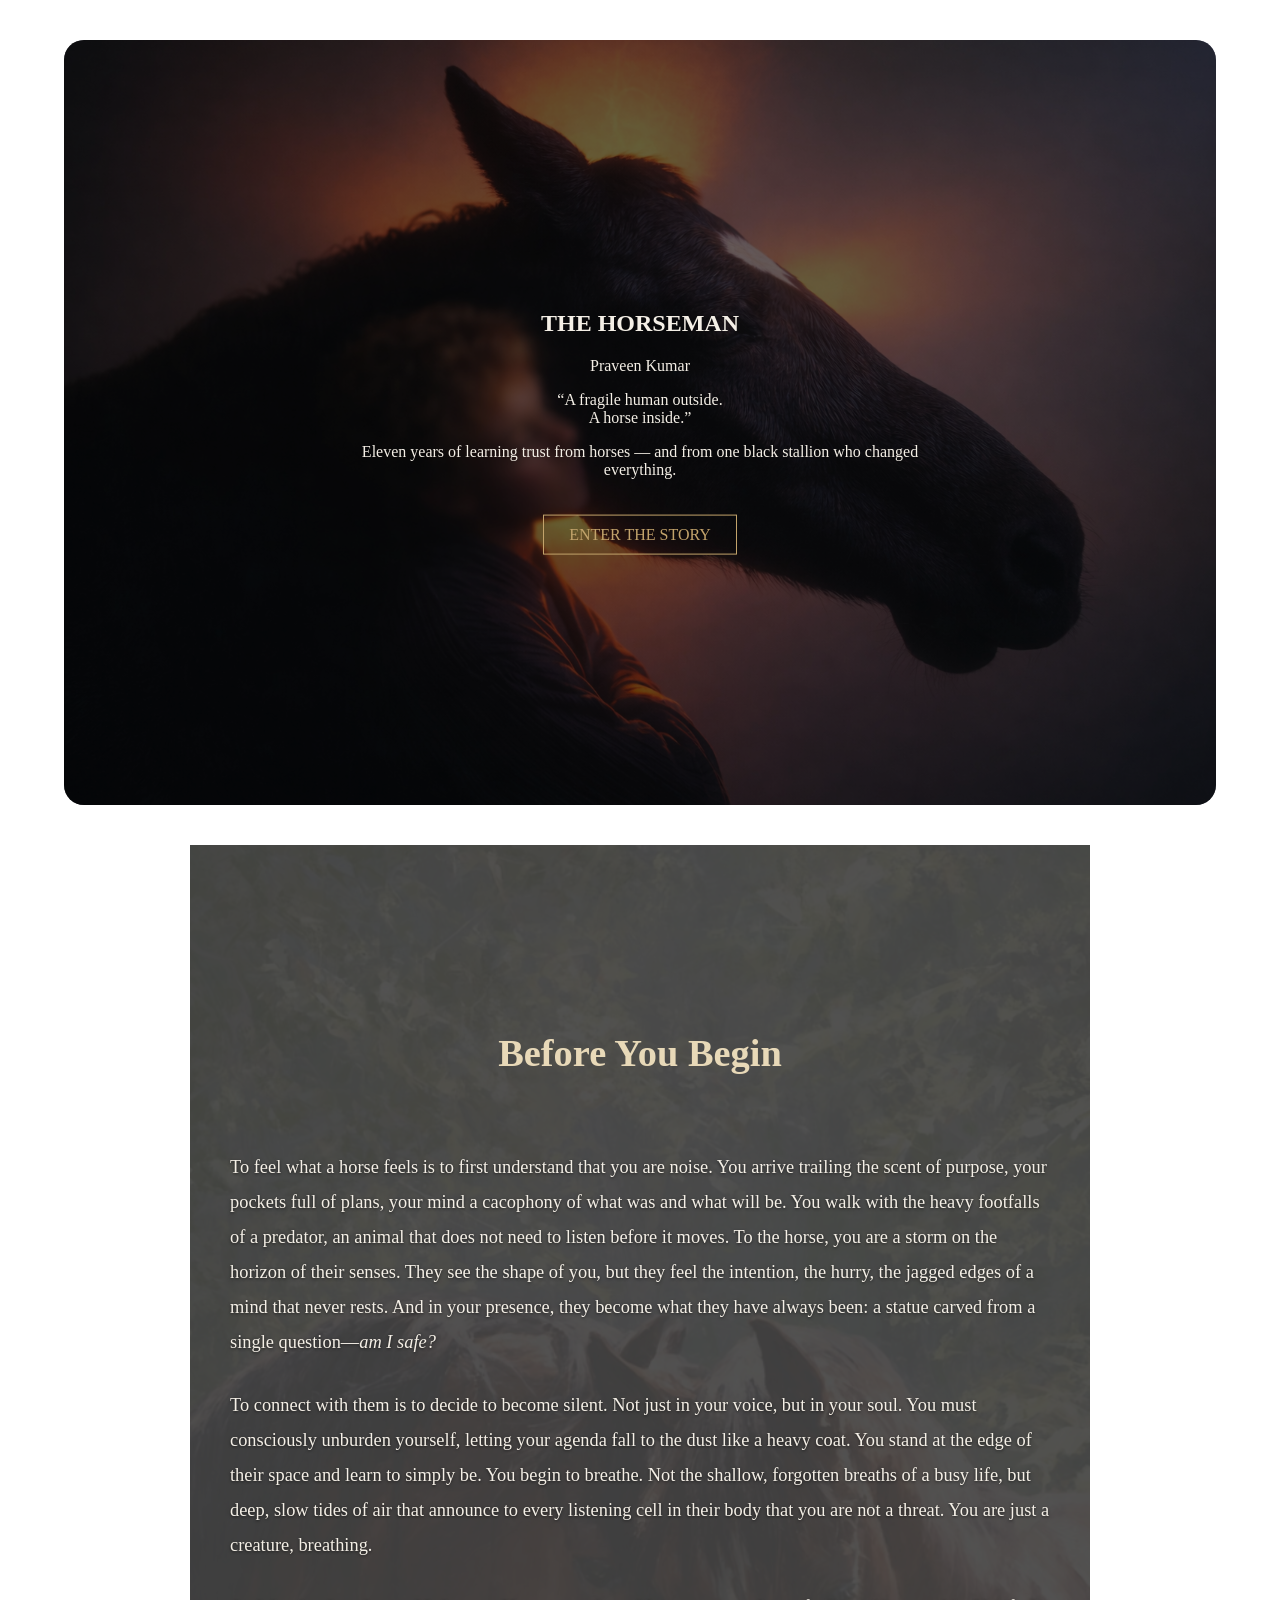
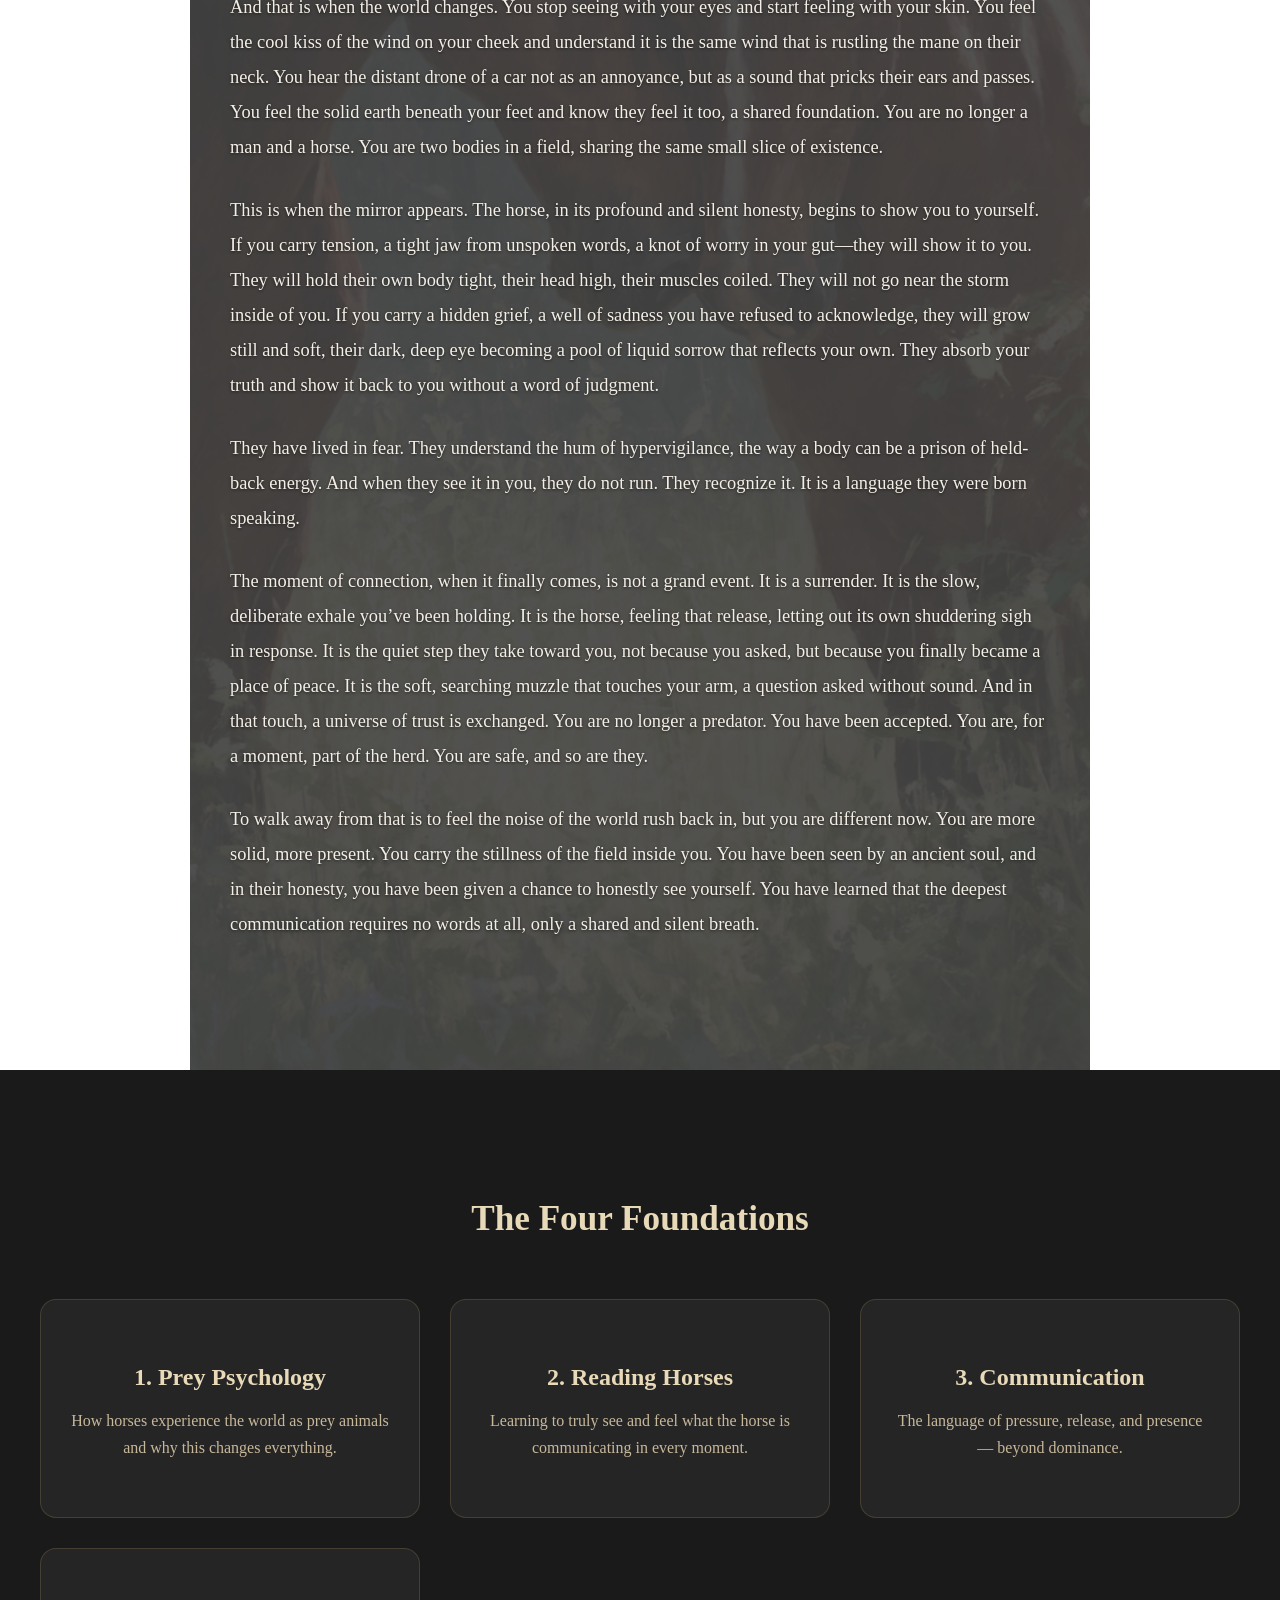
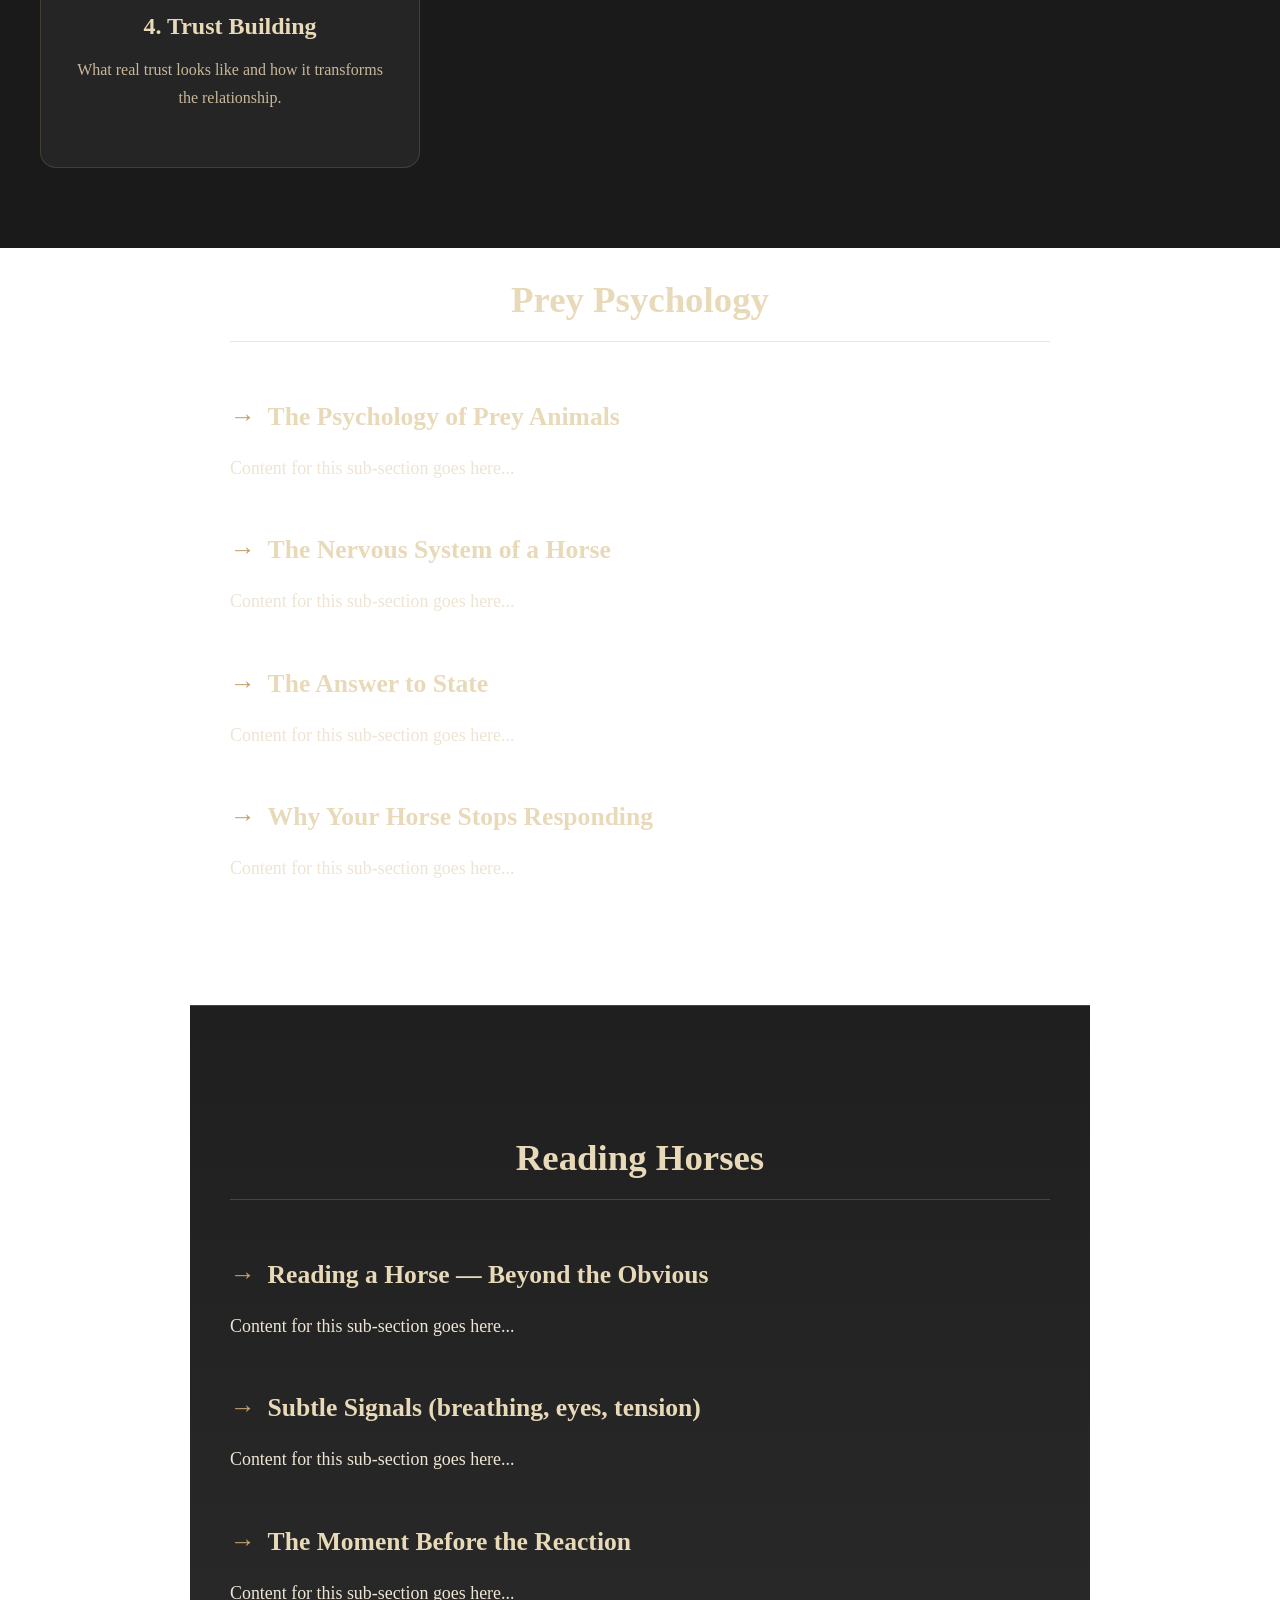
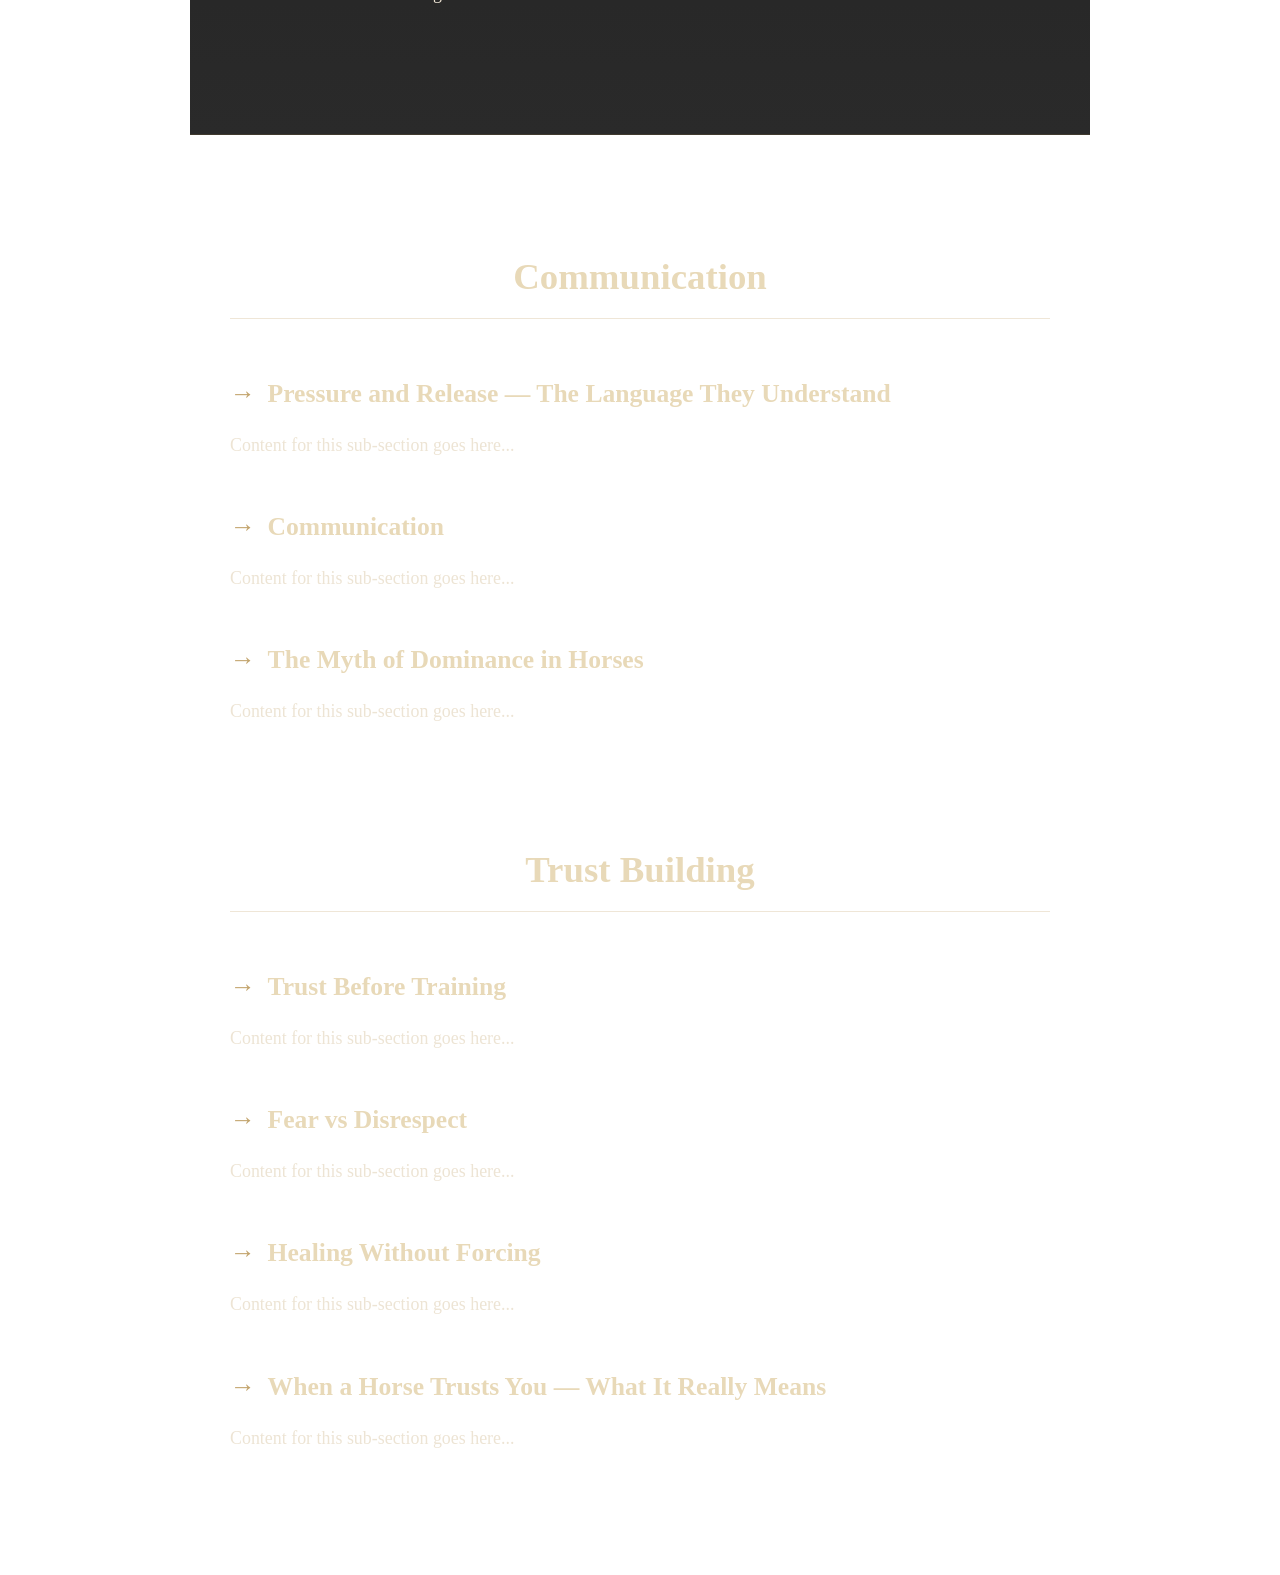
==== articles.html @ fe4549bc "Create articles.html" ====
<!DOCTYPE html>
<html lang="en">
<head>
  <meta charset="UTF-8">
  <title>The Horseman • Foundations</title>
  <link rel="stylesheet" href="style.css">
  <style>
    /* Calm & Elegant Styles for this page */
    .essay-section {
      position: relative;
      padding: 140px 40px 100px;
      max-width: 820px;
      margin: 0 auto;
      color: #F4EFE6;
      line-height: 1.9;
      font-size: 1.15rem;
    }

    .essay-section::before {
      content: '';
      position: absolute;
      inset: 0;
      background: url('horse.png') center/cover no-repeat;
      opacity: 0.25;
      z-index: -1;
    }

    .essay-section .overlay {
      position: absolute;
      inset: 0;
      background: rgba(0, 0, 0, 0.68);
      z-index: -1;
    }

    .essay-section h1 {
      text-align: center;
      font-size: 2.4rem;
      margin-bottom: 60px;
      color: #E8D9B8;
    }

    .essay-section p {
      margin-bottom: 28px;
      text-shadow: 0 1px 3px rgba(0,0,0,0.6);
    }

    /* Four Foundations Cards */
    .foundations {
      padding: 100px 20px 80px;
      background: #1a1a1a;
      text-align: center;
    }

    .foundations h2 {
      font-size: 2.2rem;
      color: #E8D9B8;
      margin-bottom: 60px;
    }

    .pillars-grid {
      display: grid;
      grid-template-columns: repeat(auto-fit, minmax(280px, 1fr));
      gap: 30px;
      max-width: 1200px;
      margin: 0 auto;
    }

    .pillar-card {
      background: rgba(40, 40, 40, 0.85);
      border-radius: 16px;
      padding: 40px 30px;
      transition: all 0.4s ease;
      border: 1px solid #C2A36B33;
    }

    .pillar-card:hover {
      transform: translateY(-12px);
      box-shadow: 0 20px 40px rgba(194, 163, 107, 0.2);
      border-color: #C2A36B;
    }

    .pillar-card h3 {
      color: #E8D9B8;
      font-size: 1.5rem;
      margin-bottom: 16px;
    }

    .pillar-card p {
      color: #C8B89A;
      line-height: 1.7;
    }

    /* Pillar Content */
    .pillar {
      max-width: 820px;
      margin: 0 auto 120px;
      padding: 0 40px;
    }

    .pillar h2 {
      font-size: 2.3rem;
      color: #E8D9B8;
      text-align: center;
      margin-bottom: 60px;
      padding-bottom: 20px;
      border-bottom: 1px solid #C2A36B44;
    }

    .pillar h3 {
      font-size: 1.6rem;
      color: #E8D9B8;
      margin: 50px 0 20px;
      position: relative;
    }

    .pillar h3::before {
      content: '→';
      color: #C2A36B;
      margin-right: 12px;
    }

    .pillar p {
      color: #EDE4D4;
      line-height: 1.85;
      font-size: 1.12rem;
      margin-bottom: 24px;
    }

    /* Reading Horses - Extra calm & stylish */
    #reading-horses {
      background: linear-gradient(to bottom, #1f1f1f, #2a2a2a);
      padding: 100px 40px;
      border-top: 1px solid #C2A36B33;
      border-bottom: 1px solid #C2A36B33;
    }

    #reading-horses .pillar h3 {
      color: #D4C5A8;
    }
  </style>
</head>
<body>

<!-- HERO (same as before) -->
<section class="hero">
  <!-- Your existing hero code here -->
  <div class="nav"> ... </div>
  <img src="hero.jpg" class="hero-img" alt="Horse">
  <div class="hero-overlay"></div>
  <div class="hero-content">
    <h1>THE HORSEMAN</h1>
    <p class="author">Praveen Kumar</p>
    <p class="quote">“A fragile human outside.<br>A horse inside.”</p>
    <p class="context">Eleven years of learning trust from horses — and from one black stallion who changed everything.</p>
    <a href="#before-you-begin" class="enter-story">ENTER THE STORY</a>
  </div>
</section>

<!-- BEFORE YOU BEGIN - Essay (Calm & Elegant) -->
<section id="before-you-begin" class="essay-section">
  <div class="overlay"></div>
  <h1>Before You Begin</h1>
  <p>To feel what a horse feels is to first understand that you are noise. You arrive trailing the scent of purpose, your pockets full of plans, your mind a cacophony of what was and what will be. You walk with the heavy footfalls of a predator, an animal that does not need to listen before it moves. To the horse, you are a storm on the horizon of their senses. They see the shape of you, but they feel the intention, the hurry, the jagged edges of a mind that never rests. And in your presence, they become what they have always been: a statue carved from a single question—<em>am I safe?</em></p>
  
  <p>To connect with them is to decide to become silent. Not just in your voice, but in your soul. You must consciously unburden yourself, letting your agenda fall to the dust like a heavy coat. You stand at the edge of their space and learn to simply be. You begin to breathe. Not the shallow, forgotten breaths of a busy life, but deep, slow tides of air that announce to every listening cell in their body that you are not a threat. You are just a creature, breathing.</p>
  
  <p>And that is when the world changes. You stop seeing with your eyes and start feeling with your skin. You feel the cool kiss of the wind on your cheek and understand it is the same wind that is rustling the mane on their neck. You hear the distant drone of a car not as an annoyance, but as a sound that pricks their ears and passes. You feel the solid earth beneath your feet and know they feel it too, a shared foundation. You are no longer a man and a horse. You are two bodies in a field, sharing the same small slice of existence.</p>
  
  <p>This is when the mirror appears. The horse, in its profound and silent honesty, begins to show you to yourself. If you carry tension, a tight jaw from unspoken words, a knot of worry in your gut—they will show it to you. They will hold their own body tight, their head high, their muscles coiled. They will not go near the storm inside of you. If you carry a hidden grief, a well of sadness you have refused to acknowledge, they will grow still and soft, their dark, deep eye becoming a pool of liquid sorrow that reflects your own. They absorb your truth and show it back to you without a word of judgment.</p>
  
  <p>They have lived in fear. They understand the hum of hypervigilance, the way a body can be a prison of held-back energy. And when they see it in you, they do not run. They recognize it. It is a language they were born speaking.</p>
  
  <p>The moment of connection, when it finally comes, is not a grand event. It is a surrender. It is the slow, deliberate exhale you’ve been holding. It is the horse, feeling that release, letting out its own shuddering sigh in response. It is the quiet step they take toward you, not because you asked, but because you finally became a place of peace. It is the soft, searching muzzle that touches your arm, a question asked without sound. And in that touch, a universe of trust is exchanged. You are no longer a predator. You have been accepted. You are, for a moment, part of the herd. You are safe, and so are they.</p>
  
  <p>To walk away from that is to feel the noise of the world rush back in, but you are different now. You are more solid, more present. You carry the stillness of the field inside you. You have been seen by an ancient soul, and in their honesty, you have been given a chance to honestly see yourself. You have learned that the deepest communication requires no words at all, only a shared and silent breath.</p>
</section>

<!-- THE FOUR FOUNDATIONS -->
<section class="foundations">
  <h2>The Four Foundations</h2>
  <div class="pillars-grid">
    <div class="pillar-card">
      <h3>1. Prey Psychology</h3>
      <p>How horses experience the world as prey animals and why this changes everything.</p>
    </div>
    <div class="pillar-card">
      <h3>2. Reading Horses</h3>
      <p>Learning to truly see and feel what the horse is communicating in every moment.</p>
    </div>
    <div class="pillar-card">
      <h3>3. Communication</h3>
      <p>The language of pressure, release, and presence — beyond dominance.</p>
    </div>
    <div class="pillar-card">
      <h3>4. Trust Building</h3>
      <p>What real trust looks like and how it transforms the relationship.</p>
    </div>
  </div>
</section>

<!-- PILLAR 1: Prey Psychology -->
<section class="pillar" id="prey-psychology">
  <h2>Prey Psychology</h2>
  <h3>The Psychology of Prey Animals</h3>
  <p>Content for this sub-section goes here...</p>

  <h3>The Nervous System of a Horse</h3>
  <p>Content for this sub-section goes here...</p>

  <h3>The Answer to State</h3>
  <p>Content for this sub-section goes here...</p>

  <h3>Why Your Horse Stops Responding</h3>
  <p>Content for this sub-section goes here...</p>
</section>

<!-- PILLAR 2: Reading Horses - Calm & Stylish -->
<section class="pillar" id="reading-horses">
  <h2>Reading Horses</h2>
  <h3>Reading a Horse — Beyond the Obvious</h3>
  <p>Content for this sub-section goes here...</p>

  <h3>Subtle Signals (breathing, eyes, tension)</h3>
  <p>Content for this sub-section goes here...</p>

  <h3>The Moment Before the Reaction</h3>
  <p>Content for this sub-section goes here...</p>
</section>

<!-- PILLAR 3: Communication -->
<section class="pillar" id="communication">
  <h2>Communication</h2>
  <h3>Pressure and Release — The Language They Understand</h3>
  <p>Content for this sub-section goes here...</p>

  <h3>Communication</h3>
  <p>Content for this sub-section goes here...</p>

  <h3>The Myth of Dominance in Horses</h3>
  <p>Content for this sub-section goes here...</p>
</section>

<!-- PILLAR 4: Trust Building -->
<section class="pillar" id="trust-building">
  <h2>Trust Building</h2>
  <h3>Trust Before Training</h3>
  <p>Content for this sub-section goes here...</p>

  <h3>Fear vs Disrespect</h3>
  <p>Content for this sub-section goes here...</p>

  <h3>Healing Without Forcing</h3>
  <p>Content for this sub-section goes here...</p>

  <h3>When a Horse Trusts You — What It Really Means</h3>
  <p>Content for this sub-section goes here...</p>
</section>

</body>
</html>
---- style.css ----
/* ================= GLOBAL ================= */

body, html {
  margin: 0;
  padding: 0;
  font-family: Georgia, serif;
  color: #F4EFE6;
}

body {
  background: url('background.jpg') no-repeat center/cover;
  background-attachment: fixed;
}


/* ================= HERO ================= */

.hero {
  position: relative;
  width: 90%;
  max-width: 1200px;
  height: 85vh;
  margin: 40px auto;
  border-radius: 20px;
  overflow: hidden;
}

.hero-img {
  position: absolute;
  width: 100%;
  height: 100%;
  object-fit: cover;
}

.hero-overlay {
  position: absolute;
  inset: 0;
  background: rgba(0,0,0,0.6);
}

.hero-content {
  position: absolute;
  top: 50%;
  left: 50%;
  transform: translate(-50%, -50%);
  text-align: center;
}

.nav {
  position: absolute;
  top: 20px;
  right: 30px;
}

.nav a {
  margin-left: 15px;
  color: #ccc;
  text-decoration: none;
}

.enter-story {
  display: inline-block;
  margin-top: 20px;
  padding: 10px 25px;
  border: 1px solid #C2A36B;
  color: #C2A36B;
  text-decoration: none;
}


/* ================= INTRO CINEMATIC ================= */
.intro-cinematic {
  position: relative;
  padding: 140px 20px 100px;
  overflow: hidden;
}

.intro-bg {
  position: absolute;
  inset: 0;
  background: url('horse.png') center/cover no-repeat;
  opacity: 0.35;
  z-index: 1;
}

.intro-overlay {
  position: absolute;
  inset: 0;
  background: rgba(0, 0, 0, 0.65);   /* Darker overlay for mood */
  z-index: 2;
}

/* JOURNAL PAGES - Much more appealing design */
.journal-page {
  position: relative;
  max-width: 720px;
  margin: 90px auto;
  padding: 70px 60px;
  border-radius: 16px;
  box-shadow: 0 20px 40px rgba(0, 0, 0, 0.6);
  color: #F4EFE6;                    /* Light elegant text */
  text-shadow: 0 2px 6px rgba(0, 0, 0, 0.8);
  z-index: 3;
  transition: all 0.6s ease;
}

/* Dark overlay on each journal page so text is always readable */
.journal-page::before {
  content: '';
  position: absolute;
  inset: 0;
  background: rgba(0, 0, 0, 0.72);
  border-radius: 16px;
  z-index: 1;
}

.journal-page > * {
  position: relative;
  z-index: 2;
}

/* Individual journal backgrounds */
.page1 { background: url('journal1.png') center/cover no-repeat; }
.page2 { background: url('journal2.png') center/cover no-repeat; }
.page3 { background: url('journal3.png') center/cover no-repeat; }

.journal-page h1 {
  text-align: center;
  font-size: 2.1rem;
  margin-bottom: 40px;
  color: #F4EFE6;
  text-shadow: 0 4px 12px rgba(0, 0, 0, 0.9);
}

.journal-page p {
  line-height: 1.85;
  margin-bottom: 22px;
  font-size: 1.1rem;
}

.ending {
  text-align: center;
  font-size: 2.4rem;
  margin-top: 40px;
  opacity: 0.9;
}

/* Next Button - Elegant & thematic */
.next-btn {
  display: block;
  margin: 50px auto 10px;
  padding: 16px 40px;
  background: #C2A36B;
  color: #1f1f1f;
  font-weight: bold;
  font-size: 1.15rem;
  border: none;
  border-radius: 8px;
  cursor: pointer;
  transition: all 0.3s ease;
  font-family: Georgia, serif;
}

.next-btn:hover {
  background: #e6c88a;
  transform: translateY(-3px);
  box-shadow: 0 10px 20px rgba(194, 163, 107, 0.4);
}

/* ================= ARTICLES ================= */

.articles-section {
  padding: 120px 20px;
  background: rgba(0,0,0,0.9);
}

.articles-wrapper {
  max-width: 1000px;
  margin: auto;
}

.articles-grid {
  display: grid;
  grid-template-columns: repeat(2, 1fr);
  gap: 30px;
}

.article-item {
  padding: 20px;
  background: rgba(0,0,0,0.5);
}

/* ================= MOBILE ================= */

@media (max-width: 900px) {
  .hero { height: 70vh; margin: 30px auto; }
  .hero-content h1 { font-size: clamp(34px, 9vw, 44px); }
  .articles-grid { grid-template-columns: 1fr; gap: 26px; }
  .intro-wrapper { padding: 40px 28px; margin: 40px 12px; }
  .intro-text p { font-size: 1rem; line-height: 1.8; }
}

/* small accessibility / print tweaks */
@media print {
  body { background: #fff; color: #000; }
  .intro-wrapper { box-shadow: none; background: #fff; }
}
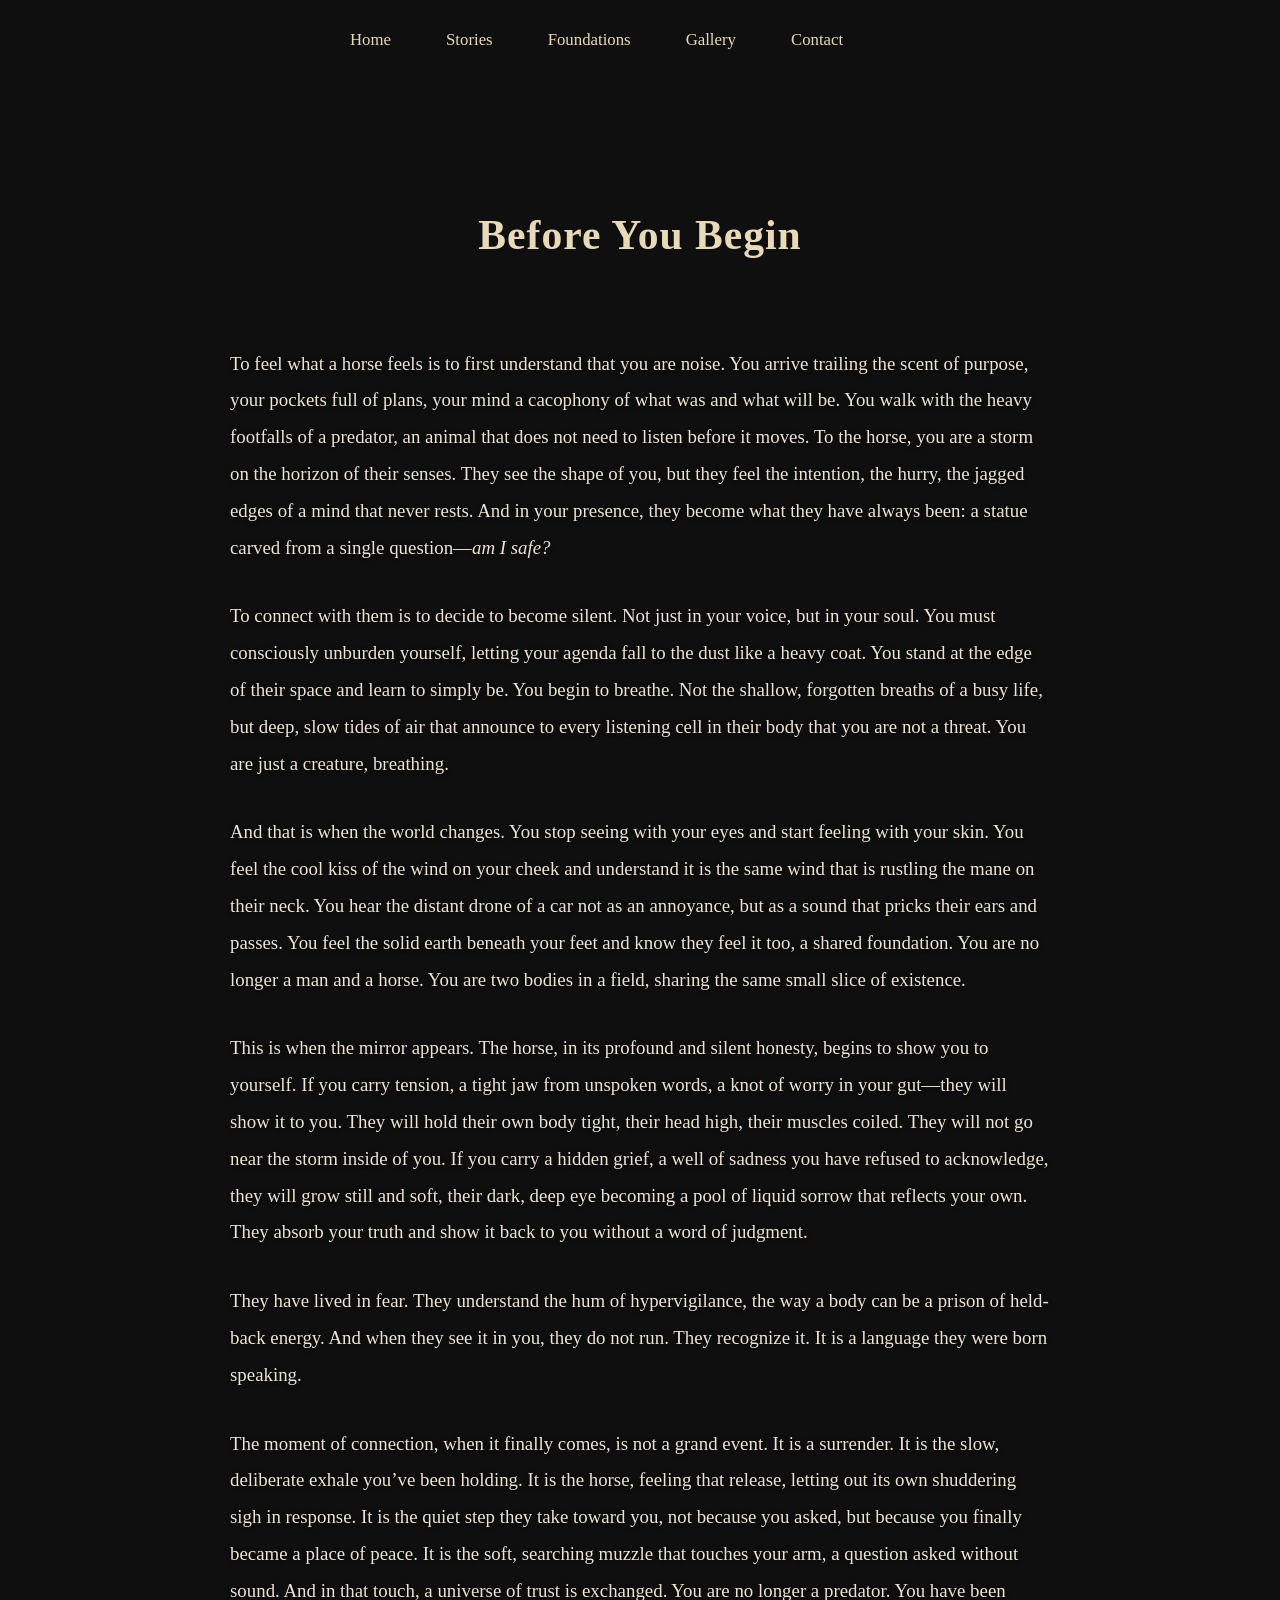
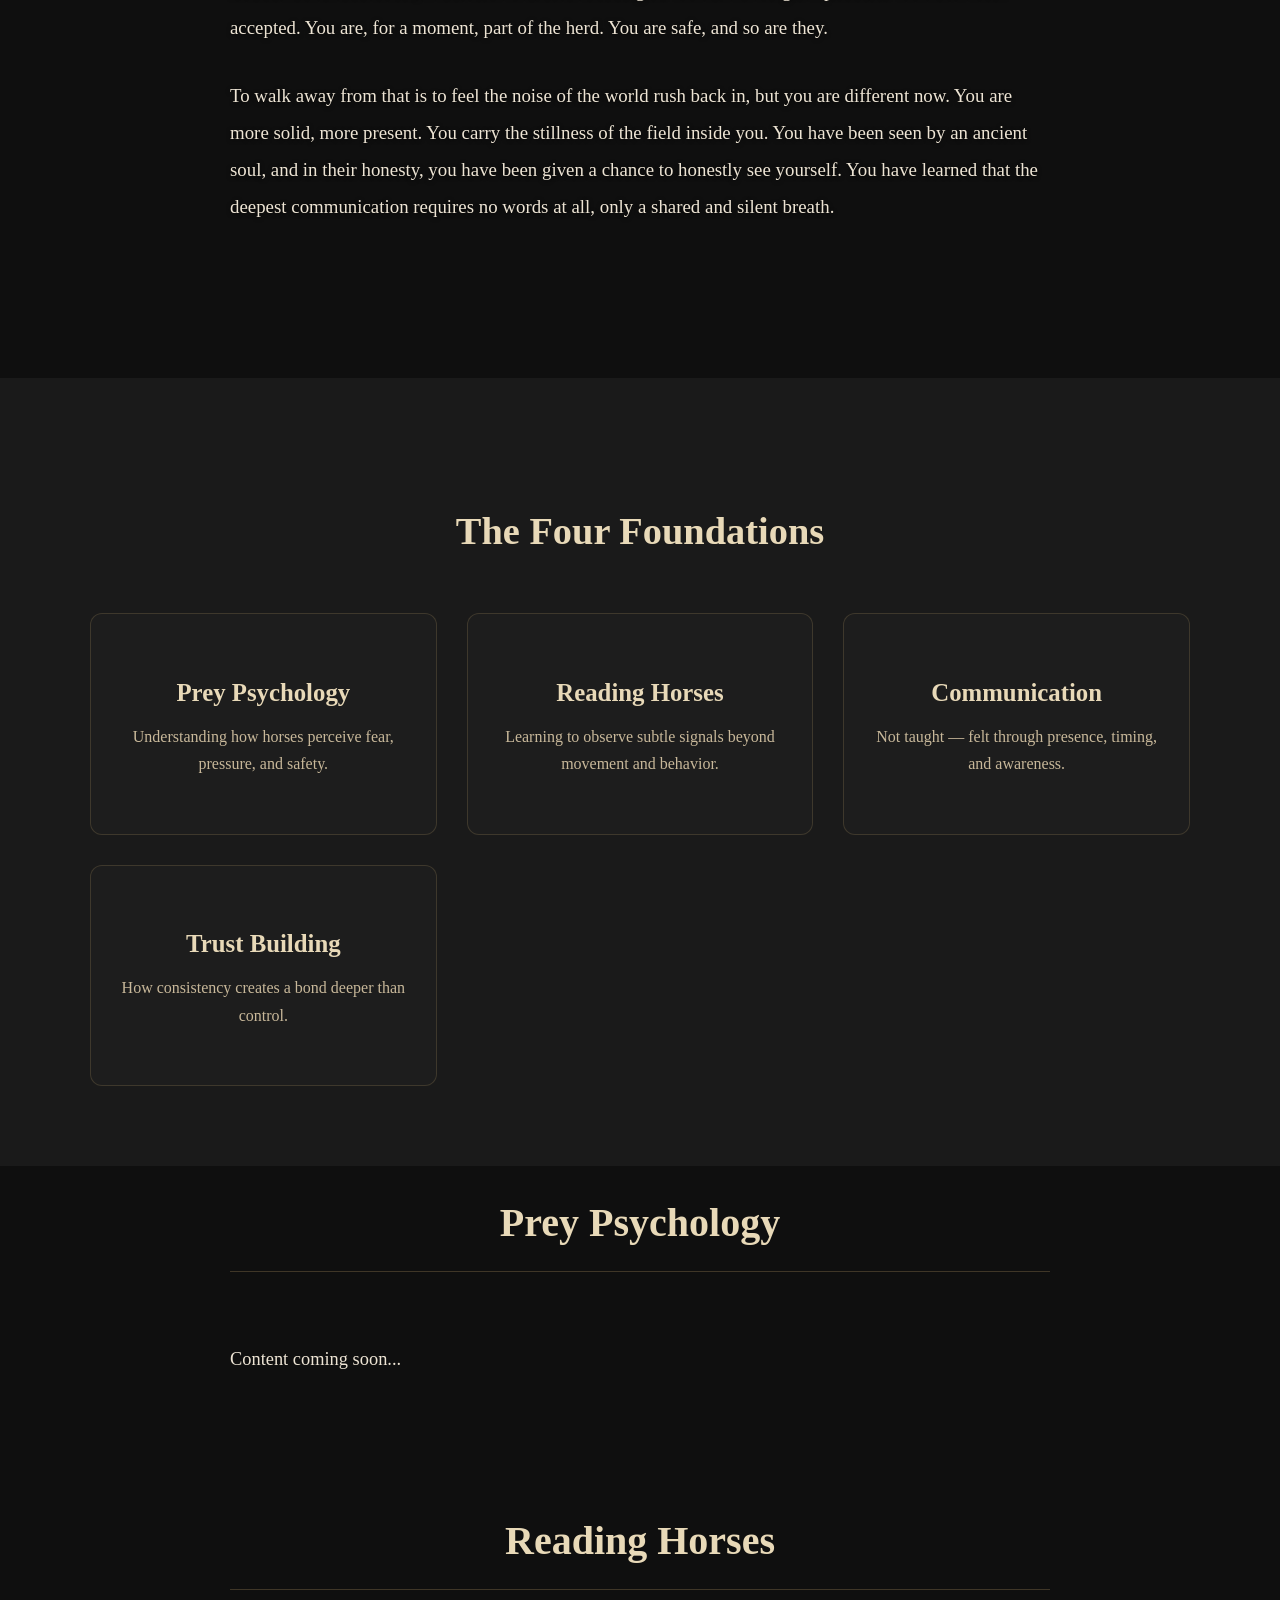
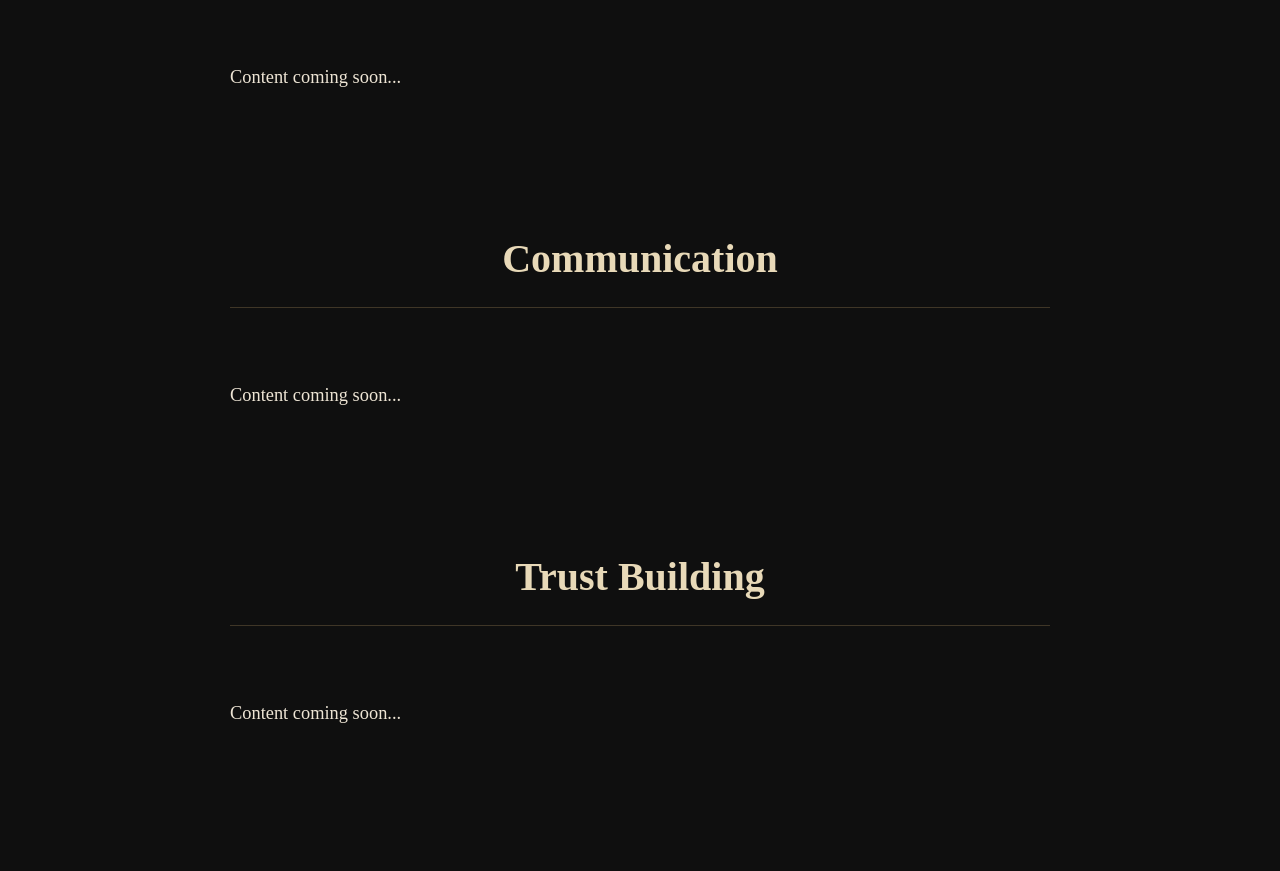
==== commit 4f0dc01b: "Update articles.html" ====
--- a/articles.html
+++ b/articles.html
@@ -5,54 +5,78 @@
   <title>The Horseman • Foundations</title>
   <link rel="stylesheet" href="style.css">
   <style>
-    /* Calm & Elegant Styles for this page */
+    /* Navigation - Same as your index.html */
+    .nav {
+      position: absolute;
+      top: 30px;
+      left: 50%;
+      transform: translateX(-50%);
+      z-index: 100;
+      display: flex;
+      gap: 40px;
+      font-family: Georgia, serif;
+    }
+    .nav a {
+      color: #E8D9B8;
+      text-decoration: none;
+      font-size: 1.05rem;
+      transition: color 0.3s;
+    }
+    .nav a:hover {
+      color: #C2A36B;
+    }
+
+    /* Calm Dark Background for the whole page */
+    body {
+      background: #0f0f0f;
+      color: #EDE4D4;
+      margin: 0;
+      font-family: Georgia, serif;
+    }
+
+    /* Before You Begin - Elegant & Calm */
     .essay-section {
       position: relative;
-      padding: 140px 40px 100px;
+      padding: 160px 40px 120px;
       max-width: 820px;
       margin: 0 auto;
-      color: #F4EFE6;
-      line-height: 1.9;
-      font-size: 1.15rem;
-    }
-
+      line-height: 1.95;
+      font-size: 1.18rem;
+    }
     .essay-section::before {
       content: '';
       position: absolute;
       inset: 0;
       background: url('horse.png') center/cover no-repeat;
-      opacity: 0.25;
+      opacity: 0.22;
       z-index: -1;
     }
-
     .essay-section .overlay {
       position: absolute;
       inset: 0;
-      background: rgba(0, 0, 0, 0.68);
+      background: rgba(15, 15, 15, 0.82);
       z-index: -1;
     }
-
     .essay-section h1 {
       text-align: center;
-      font-size: 2.4rem;
-      margin-bottom: 60px;
-      color: #E8D9B8;
-    }
-
+      font-size: 2.6rem;
+      color: #E8D9B8;
+      margin-bottom: 70px;
+      letter-spacing: 1px;
+    }
     .essay-section p {
-      margin-bottom: 28px;
-      text-shadow: 0 1px 3px rgba(0,0,0,0.6);
-    }
-
-    /* Four Foundations Cards */
+      margin-bottom: 32px;
+      text-shadow: 0 1px 4px rgba(0,0,0,0.7);
+    }
+
+    /* Foundations Header */
     .foundations {
       padding: 100px 20px 80px;
+      text-align: center;
       background: #1a1a1a;
-      text-align: center;
-    }
-
+    }
     .foundations h2 {
-      font-size: 2.2rem;
+      font-size: 2.4rem;
       color: #E8D9B8;
       margin-bottom: 60px;
     }
@@ -61,200 +85,129 @@
       display: grid;
       grid-template-columns: repeat(auto-fit, minmax(280px, 1fr));
       gap: 30px;
-      max-width: 1200px;
+      max-width: 1100px;
       margin: 0 auto;
     }
-
     .pillar-card {
-      background: rgba(40, 40, 40, 0.85);
-      border-radius: 16px;
+      background: rgba(30, 30, 30, 0.95);
+      border: 1px solid #C2A36B33;
+      border-radius: 12px;
       padding: 40px 30px;
       transition: all 0.4s ease;
-      border: 1px solid #C2A36B33;
-    }
-
+    }
     .pillar-card:hover {
-      transform: translateY(-12px);
-      box-shadow: 0 20px 40px rgba(194, 163, 107, 0.2);
       border-color: #C2A36B;
-    }
-
+      transform: translateY(-8px);
+    }
     .pillar-card h3 {
       color: #E8D9B8;
-      font-size: 1.5rem;
-      margin-bottom: 16px;
-    }
-
+      font-size: 1.55rem;
+      margin-bottom: 12px;
+    }
     .pillar-card p {
       color: #C8B89A;
       line-height: 1.7;
     }
 
-    /* Pillar Content */
+    /* Individual Pillars */
     .pillar {
       max-width: 820px;
-      margin: 0 auto 120px;
+      margin: 0 auto 140px;
       padding: 0 40px;
     }
-
     .pillar h2 {
-      font-size: 2.3rem;
-      color: #E8D9B8;
       text-align: center;
-      margin-bottom: 60px;
-      padding-bottom: 20px;
+      font-size: 2.5rem;
+      color: #E8D9B8;
+      margin-bottom: 70px;
+      padding-bottom: 25px;
       border-bottom: 1px solid #C2A36B44;
     }
-
     .pillar h3 {
-      font-size: 1.6rem;
-      color: #E8D9B8;
-      margin: 50px 0 20px;
-      position: relative;
-    }
-
-    .pillar h3::before {
-      content: '→';
-      color: #C2A36B;
-      margin-right: 12px;
-    }
-
+      font-size: 1.65rem;
+      color: #E8D9B8;
+      margin: 55px 0 25px;
+    }
     .pillar p {
-      color: #EDE4D4;
-      line-height: 1.85;
-      font-size: 1.12rem;
-      margin-bottom: 24px;
-    }
-
-    /* Reading Horses - Extra calm & stylish */
-    #reading-horses {
-      background: linear-gradient(to bottom, #1f1f1f, #2a2a2a);
-      padding: 100px 40px;
-      border-top: 1px solid #C2A36B33;
-      border-bottom: 1px solid #C2A36B33;
-    }
-
-    #reading-horses .pillar h3 {
-      color: #D4C5A8;
+      font-size: 1.15rem;
+      line-height: 1.9;
+      margin-bottom: 28px;
     }
   </style>
 </head>
 <body>
 
-<!-- HERO (same as before) -->
-<section class="hero">
-  <!-- Your existing hero code here -->
-  <div class="nav"> ... </div>
-  <img src="hero.jpg" class="hero-img" alt="Horse">
-  <div class="hero-overlay"></div>
-  <div class="hero-content">
-    <h1>THE HORSEMAN</h1>
-    <p class="author">Praveen Kumar</p>
-    <p class="quote">“A fragile human outside.<br>A horse inside.”</p>
-    <p class="context">Eleven years of learning trust from horses — and from one black stallion who changed everything.</p>
-    <a href="#before-you-begin" class="enter-story">ENTER THE STORY</a>
+  <!-- Navigation Bar -->
+  <div class="nav">
+    <a href="index.html">Home</a>
+    <a href="index.html#intro">Stories</a>
+    <a href="articles.html">Foundations</a>
+    <a href="#">Gallery</a>
+    <a href="#">Contact</a>
   </div>
-</section>
-
-<!-- BEFORE YOU BEGIN - Essay (Calm & Elegant) -->
-<section id="before-you-begin" class="essay-section">
-  <div class="overlay"></div>
-  <h1>Before You Begin</h1>
-  <p>To feel what a horse feels is to first understand that you are noise. You arrive trailing the scent of purpose, your pockets full of plans, your mind a cacophony of what was and what will be. You walk with the heavy footfalls of a predator, an animal that does not need to listen before it moves. To the horse, you are a storm on the horizon of their senses. They see the shape of you, but they feel the intention, the hurry, the jagged edges of a mind that never rests. And in your presence, they become what they have always been: a statue carved from a single question—<em>am I safe?</em></p>
-  
-  <p>To connect with them is to decide to become silent. Not just in your voice, but in your soul. You must consciously unburden yourself, letting your agenda fall to the dust like a heavy coat. You stand at the edge of their space and learn to simply be. You begin to breathe. Not the shallow, forgotten breaths of a busy life, but deep, slow tides of air that announce to every listening cell in their body that you are not a threat. You are just a creature, breathing.</p>
-  
-  <p>And that is when the world changes. You stop seeing with your eyes and start feeling with your skin. You feel the cool kiss of the wind on your cheek and understand it is the same wind that is rustling the mane on their neck. You hear the distant drone of a car not as an annoyance, but as a sound that pricks their ears and passes. You feel the solid earth beneath your feet and know they feel it too, a shared foundation. You are no longer a man and a horse. You are two bodies in a field, sharing the same small slice of existence.</p>
-  
-  <p>This is when the mirror appears. The horse, in its profound and silent honesty, begins to show you to yourself. If you carry tension, a tight jaw from unspoken words, a knot of worry in your gut—they will show it to you. They will hold their own body tight, their head high, their muscles coiled. They will not go near the storm inside of you. If you carry a hidden grief, a well of sadness you have refused to acknowledge, they will grow still and soft, their dark, deep eye becoming a pool of liquid sorrow that reflects your own. They absorb your truth and show it back to you without a word of judgment.</p>
-  
-  <p>They have lived in fear. They understand the hum of hypervigilance, the way a body can be a prison of held-back energy. And when they see it in you, they do not run. They recognize it. It is a language they were born speaking.</p>
-  
-  <p>The moment of connection, when it finally comes, is not a grand event. It is a surrender. It is the slow, deliberate exhale you’ve been holding. It is the horse, feeling that release, letting out its own shuddering sigh in response. It is the quiet step they take toward you, not because you asked, but because you finally became a place of peace. It is the soft, searching muzzle that touches your arm, a question asked without sound. And in that touch, a universe of trust is exchanged. You are no longer a predator. You have been accepted. You are, for a moment, part of the herd. You are safe, and so are they.</p>
-  
-  <p>To walk away from that is to feel the noise of the world rush back in, but you are different now. You are more solid, more present. You carry the stillness of the field inside you. You have been seen by an ancient soul, and in their honesty, you have been given a chance to honestly see yourself. You have learned that the deepest communication requires no words at all, only a shared and silent breath.</p>
-</section>
-
-<!-- THE FOUR FOUNDATIONS -->
-<section class="foundations">
-  <h2>The Four Foundations</h2>
-  <div class="pillars-grid">
-    <div class="pillar-card">
-      <h3>1. Prey Psychology</h3>
-      <p>How horses experience the world as prey animals and why this changes everything.</p>
+
+  <!-- Before You Begin - Essay -->
+  <section class="essay-section">
+    <div class="overlay"></div>
+    <h1>Before You Begin</h1>
+    <p>To feel what a horse feels is to first understand that you are noise. You arrive trailing the scent of purpose, your pockets full of plans, your mind a cacophony of what was and what will be. You walk with the heavy footfalls of a predator, an animal that does not need to listen before it moves. To the horse, you are a storm on the horizon of their senses. They see the shape of you, but they feel the intention, the hurry, the jagged edges of a mind that never rests. And in your presence, they become what they have always been: a statue carved from a single question—<em>am I safe?</em></p>
+    
+    <p>To connect with them is to decide to become silent. Not just in your voice, but in your soul. You must consciously unburden yourself, letting your agenda fall to the dust like a heavy coat. You stand at the edge of their space and learn to simply be. You begin to breathe. Not the shallow, forgotten breaths of a busy life, but deep, slow tides of air that announce to every listening cell in their body that you are not a threat. You are just a creature, breathing.</p>
+    
+    <p>And that is when the world changes. You stop seeing with your eyes and start feeling with your skin. You feel the cool kiss of the wind on your cheek and understand it is the same wind that is rustling the mane on their neck. You hear the distant drone of a car not as an annoyance, but as a sound that pricks their ears and passes. You feel the solid earth beneath your feet and know they feel it too, a shared foundation. You are no longer a man and a horse. You are two bodies in a field, sharing the same small slice of existence.</p>
+    
+    <p>This is when the mirror appears. The horse, in its profound and silent honesty, begins to show you to yourself. If you carry tension, a tight jaw from unspoken words, a knot of worry in your gut—they will show it to you. They will hold their own body tight, their head high, their muscles coiled. They will not go near the storm inside of you. If you carry a hidden grief, a well of sadness you have refused to acknowledge, they will grow still and soft, their dark, deep eye becoming a pool of liquid sorrow that reflects your own. They absorb your truth and show it back to you without a word of judgment.</p>
+    
+    <p>They have lived in fear. They understand the hum of hypervigilance, the way a body can be a prison of held-back energy. And when they see it in you, they do not run. They recognize it. It is a language they were born speaking.</p>
+    
+    <p>The moment of connection, when it finally comes, is not a grand event. It is a surrender. It is the slow, deliberate exhale you’ve been holding. It is the horse, feeling that release, letting out its own shuddering sigh in response. It is the quiet step they take toward you, not because you asked, but because you finally became a place of peace. It is the soft, searching muzzle that touches your arm, a question asked without sound. And in that touch, a universe of trust is exchanged. You are no longer a predator. You have been accepted. You are, for a moment, part of the herd. You are safe, and so are they.</p>
+    
+    <p>To walk away from that is to feel the noise of the world rush back in, but you are different now. You are more solid, more present. You carry the stillness of the field inside you. You have been seen by an ancient soul, and in their honesty, you have been given a chance to honestly see yourself. You have learned that the deepest communication requires no words at all, only a shared and silent breath.</p>
+  </section>
+
+  <!-- The Four Foundations -->
+  <section class="foundations">
+    <h2>The Four Foundations</h2>
+    <div class="pillars-grid">
+      <div class="pillar-card">
+        <h3>Prey Psychology</h3>
+        <p>Understanding how horses perceive fear, pressure, and safety.</p>
+      </div>
+      <div class="pillar-card">
+        <h3>Reading Horses</h3>
+        <p>Learning to observe subtle signals beyond movement and behavior.</p>
+      </div>
+      <div class="pillar-card">
+        <h3>Communication</h3>
+        <p>Not taught — felt through presence, timing, and awareness.</p>
+      </div>
+      <div class="pillar-card">
+        <h3>Trust Building</h3>
+        <p>How consistency creates a bond deeper than control.</p>
+      </div>
     </div>
-    <div class="pillar-card">
-      <h3>2. Reading Horses</h3>
-      <p>Learning to truly see and feel what the horse is communicating in every moment.</p>
-    </div>
-    <div class="pillar-card">
-      <h3>3. Communication</h3>
-      <p>The language of pressure, release, and presence — beyond dominance.</p>
-    </div>
-    <div class="pillar-card">
-      <h3>4. Trust Building</h3>
-      <p>What real trust looks like and how it transforms the relationship.</p>
-    </div>
-  </div>
-</section>
-
-<!-- PILLAR 1: Prey Psychology -->
-<section class="pillar" id="prey-psychology">
-  <h2>Prey Psychology</h2>
-  <h3>The Psychology of Prey Animals</h3>
-  <p>Content for this sub-section goes here...</p>
-
-  <h3>The Nervous System of a Horse</h3>
-  <p>Content for this sub-section goes here...</p>
-
-  <h3>The Answer to State</h3>
-  <p>Content for this sub-section goes here...</p>
-
-  <h3>Why Your Horse Stops Responding</h3>
-  <p>Content for this sub-section goes here...</p>
-</section>
-
-<!-- PILLAR 2: Reading Horses - Calm & Stylish -->
-<section class="pillar" id="reading-horses">
-  <h2>Reading Horses</h2>
-  <h3>Reading a Horse — Beyond the Obvious</h3>
-  <p>Content for this sub-section goes here...</p>
-
-  <h3>Subtle Signals (breathing, eyes, tension)</h3>
-  <p>Content for this sub-section goes here...</p>
-
-  <h3>The Moment Before the Reaction</h3>
-  <p>Content for this sub-section goes here...</p>
-</section>
-
-<!-- PILLAR 3: Communication -->
-<section class="pillar" id="communication">
-  <h2>Communication</h2>
-  <h3>Pressure and Release — The Language They Understand</h3>
-  <p>Content for this sub-section goes here...</p>
-
-  <h3>Communication</h3>
-  <p>Content for this sub-section goes here...</p>
-
-  <h3>The Myth of Dominance in Horses</h3>
-  <p>Content for this sub-section goes here...</p>
-</section>
-
-<!-- PILLAR 4: Trust Building -->
-<section class="pillar" id="trust-building">
-  <h2>Trust Building</h2>
-  <h3>Trust Before Training</h3>
-  <p>Content for this sub-section goes here...</p>
-
-  <h3>Fear vs Disrespect</h3>
-  <p>Content for this sub-section goes here...</p>
-
-  <h3>Healing Without Forcing</h3>
-  <p>Content for this sub-section goes here...</p>
-
-  <h3>When a Horse Trusts You — What It Really Means</h3>
-  <p>Content for this sub-section goes here...</p>
-</section>
+  </section>
+
+  <!-- Pillar Placeholders (we will fill one by one) -->
+  <section class="pillar" id="prey-psychology">
+    <h2>Prey Psychology</h2>
+    <p>Content coming soon...</p>
+  </section>
+
+  <section class="pillar" id="reading-horses">
+    <h2>Reading Horses</h2>
+    <p>Content coming soon...</p>
+  </section>
+
+  <section class="pillar" id="communication">
+    <h2>Communication</h2>
+    <p>Content coming soon...</p>
+  </section>
+
+  <section class="pillar" id="trust-building">
+    <h2>Trust Building</h2>
+    <p>Content coming soon...</p>
+  </section>
 
 </body>
 </html>
